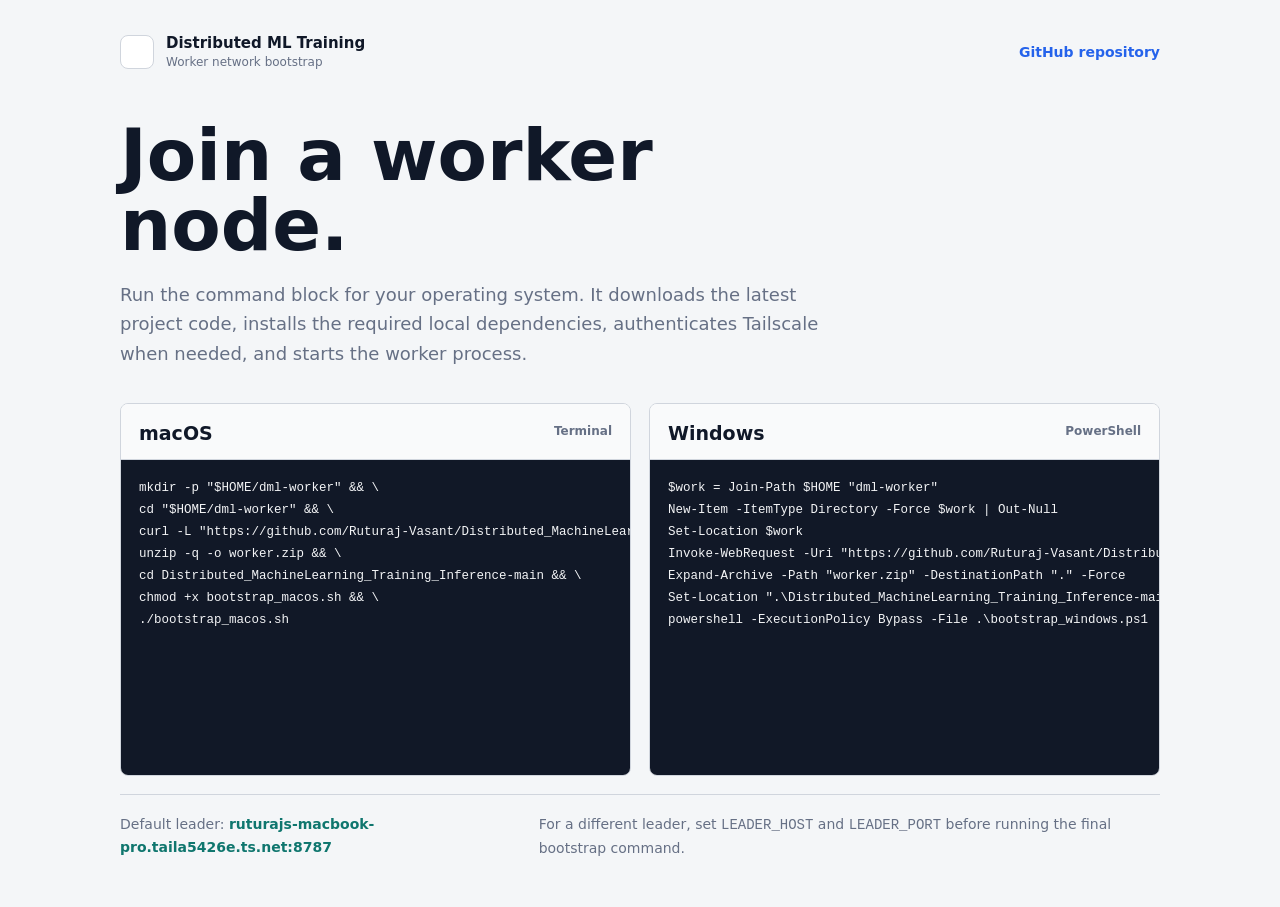
==== docs/index.html @ 18c8019c "Stabilize distributed mode and update worker defaults" ====
<!doctype html>
<html lang="en">
  <head>
    <meta charset="utf-8">
    <meta name="viewport" content="width=device-width, initial-scale=1">
    <title>Join the Distributed ML Worker Network</title>
    <style>
      :root {
        color-scheme: light;
        --bg: #f4f6f8;
        --ink: #101828;
        --muted: #667085;
        --line: #d0d5dd;
        --panel: #ffffff;
        --panel-soft: #f9fafb;
        --code: #111827;
        --code-text: #f3f4f6;
        --accent: #0f766e;
        --accent-2: #2563eb;
      }

      * {
        box-sizing: border-box;
      }

      body {
        margin: 0;
        min-height: 100vh;
        background: var(--bg);
        color: var(--ink);
        font-family:
          Inter, ui-sans-serif, system-ui, -apple-system, BlinkMacSystemFont,
          "Segoe UI", sans-serif;
        letter-spacing: 0;
      }

      main {
        width: min(1040px, calc(100% - 32px));
        margin: 0 auto;
        padding: 34px 0 48px;
      }

      header {
        display: flex;
        align-items: center;
        justify-content: space-between;
        gap: 20px;
        padding-bottom: 52px;
      }

      .brand {
        display: flex;
        align-items: center;
        gap: 12px;
        min-width: 0;
      }

      .mark {
        width: 34px;
        height: 34px;
        border: 1px solid var(--line);
        border-radius: 8px;
        background: var(--panel);
      }

      .brand span {
        display: block;
      }

      .brand-name {
        font-size: 15px;
        font-weight: 750;
        line-height: 1.2;
      }

      .brand-meta {
        color: var(--muted);
        font-size: 12px;
        line-height: 1.2;
        margin-top: 3px;
      }

      .repo {
        color: var(--accent-2);
        font-size: 14px;
        font-weight: 650;
        text-decoration: none;
        white-space: nowrap;
      }

      .repo:hover {
        text-decoration: underline;
      }

      .hero {
        max-width: 760px;
        padding-bottom: 34px;
      }

      h1 {
        margin: 0;
        font-size: clamp(38px, 7vw, 72px);
        line-height: 0.96;
        letter-spacing: 0;
      }

      .lede {
        margin: 20px 0 0;
        max-width: 700px;
        color: var(--muted);
        font-size: 18px;
        line-height: 1.65;
      }

      .commands {
        display: grid;
        grid-template-columns: repeat(2, minmax(0, 1fr));
        gap: 18px;
      }

      .panel {
        min-width: 0;
        border: 1px solid var(--line);
        border-radius: 8px;
        background: var(--panel);
        overflow: hidden;
      }

      .panel-head {
        display: flex;
        align-items: flex-start;
        justify-content: space-between;
        gap: 16px;
        padding: 18px 18px 14px;
        border-bottom: 1px solid var(--line);
        background: var(--panel-soft);
      }

      h2 {
        margin: 0;
        font-size: 19px;
        line-height: 1.25;
        letter-spacing: 0;
      }

      .shell {
        color: var(--muted);
        font-size: 12px;
        font-weight: 700;
        line-height: 1.5;
        white-space: nowrap;
      }

      pre {
        margin: 0;
        min-height: 315px;
        overflow-x: auto;
        background: var(--code);
        color: var(--code-text);
        padding: 18px;
        font-family:
          "SFMono-Regular", Consolas, "Liberation Mono", Menlo, monospace;
        font-size: 12.5px;
        line-height: 1.75;
        white-space: pre;
      }

      code {
        font-family:
          "SFMono-Regular", Consolas, "Liberation Mono", Menlo, monospace;
      }

      .footer-note {
        display: flex;
        justify-content: space-between;
        gap: 18px;
        margin-top: 18px;
        padding-top: 18px;
        color: var(--muted);
        border-top: 1px solid var(--line);
        font-size: 14px;
        line-height: 1.6;
      }

      .footer-note p {
        margin: 0;
      }

      .accent {
        color: var(--accent);
        font-weight: 750;
      }

      @media (max-width: 860px) {
        main {
          width: min(100% - 24px, 680px);
          padding-top: 22px;
        }

        header {
          align-items: flex-start;
          flex-direction: column;
          padding-bottom: 34px;
        }

        h1 {
          font-size: clamp(36px, 12vw, 54px);
        }

        .lede {
          font-size: 16px;
        }

        .commands,
        .footer-note {
          grid-template-columns: 1fr;
          flex-direction: column;
        }

        pre {
          min-height: auto;
          font-size: 12px;
        }
      }
    </style>
  </head>
  <body>
    <main>
      <header>
        <div class="brand">
          <div class="mark" aria-hidden="true"></div>
          <div>
            <span class="brand-name">Distributed ML Training</span>
            <span class="brand-meta">Worker network bootstrap</span>
          </div>
        </div>
        <a class="repo" href="https://github.com/Ruturaj-Vasant/Distributed_MachineLearning_Training_Inference">GitHub repository</a>
      </header>

      <section class="hero" aria-labelledby="page-title">
        <h1 id="page-title">Join a worker node.</h1>
        <p class="lede">
          Run the command block for your operating system. It downloads the latest
          project code, installs the required local dependencies, authenticates
          Tailscale when needed, and starts the worker process.
        </p>
      </section>

      <section class="commands" aria-label="Worker setup commands">
        <article class="panel">
          <div class="panel-head">
            <h2>macOS</h2>
            <span class="shell">Terminal</span>
          </div>
          <pre><code>mkdir -p "$HOME/dml-worker" &amp;&amp; \
cd "$HOME/dml-worker" &amp;&amp; \
curl -L "https://github.com/Ruturaj-Vasant/Distributed_MachineLearning_Training_Inference/archive/refs/heads/main.zip" -o worker.zip &amp;&amp; \
unzip -q -o worker.zip &amp;&amp; \
cd Distributed_MachineLearning_Training_Inference-main &amp;&amp; \
chmod +x bootstrap_macos.sh &amp;&amp; \
./bootstrap_macos.sh</code></pre>
        </article>

        <article class="panel">
          <div class="panel-head">
            <h2>Windows</h2>
            <span class="shell">PowerShell</span>
          </div>
          <pre><code>$work = Join-Path $HOME "dml-worker"
New-Item -ItemType Directory -Force $work | Out-Null
Set-Location $work
Invoke-WebRequest -Uri "https://github.com/Ruturaj-Vasant/Distributed_MachineLearning_Training_Inference/archive/refs/heads/main.zip" -OutFile "worker.zip"
Expand-Archive -Path "worker.zip" -DestinationPath "." -Force
Set-Location ".\Distributed_MachineLearning_Training_Inference-main"
powershell -ExecutionPolicy Bypass -File .\bootstrap_windows.ps1</code></pre>
        </article>
      </section>

      <section class="footer-note" aria-label="Connection details">
        <p>
          Default leader:
          <span class="accent">ruturajs-macbook-pro.taila5426e.ts.net:8787</span>
        </p>
        <p>
          For a different leader, set <code>LEADER_HOST</code> and
          <code>LEADER_PORT</code> before running the final bootstrap command.
        </p>
      </section>
    </main>
  </body>
</html>
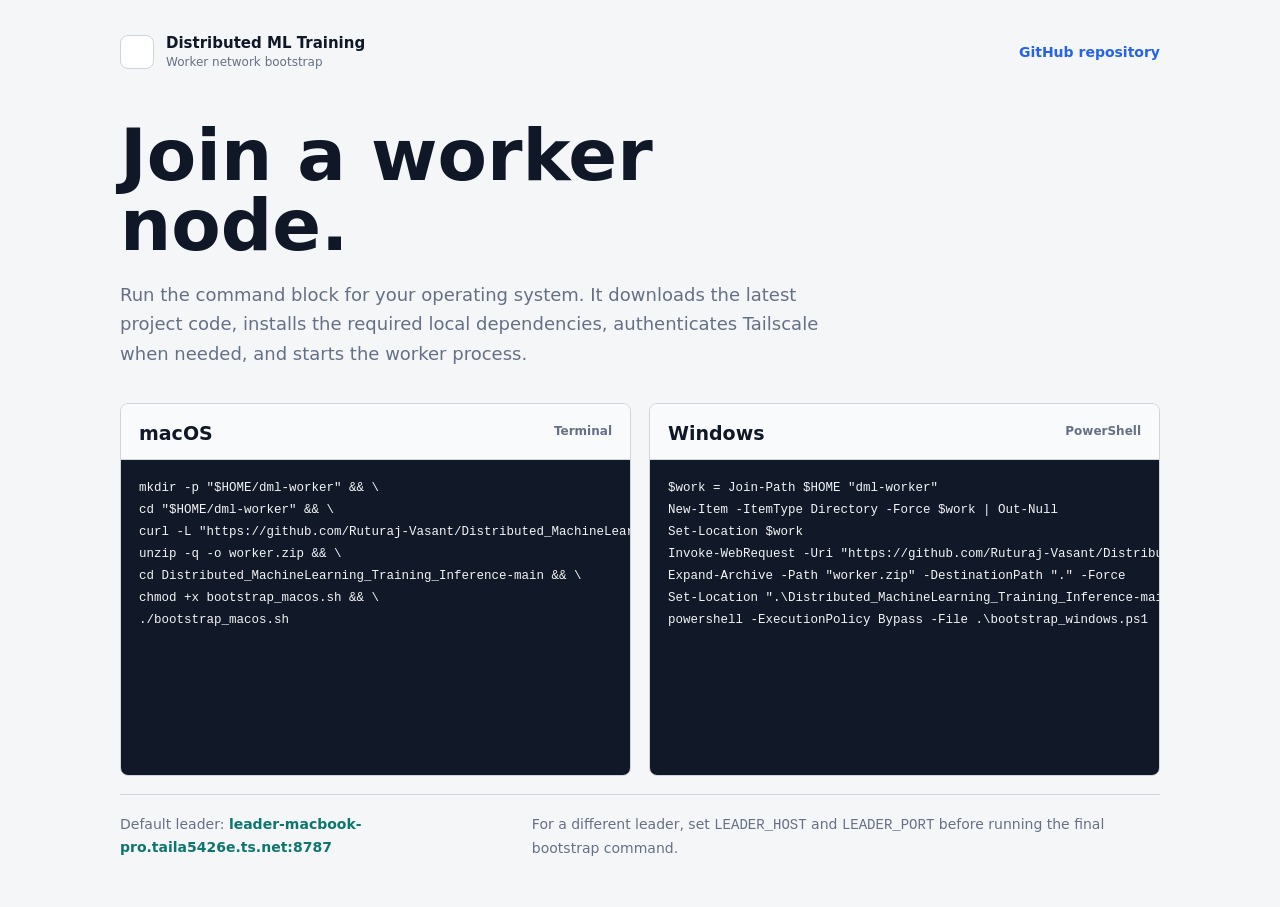
==== commit df108518: "Update default leader MagicDNS hostname" ====
--- a/docs/index.html
+++ b/docs/index.html
@@ -279,7 +279,7 @@
       <section class="footer-note" aria-label="Connection details">
         <p>
           Default leader:
-          <span class="accent">ruturajs-macbook-pro.taila5426e.ts.net:8787</span>
+          <span class="accent">leader-macbook-pro.taila5426e.ts.net:8787</span>
         </p>
         <p>
           For a different leader, set <code>LEADER_HOST</code> and
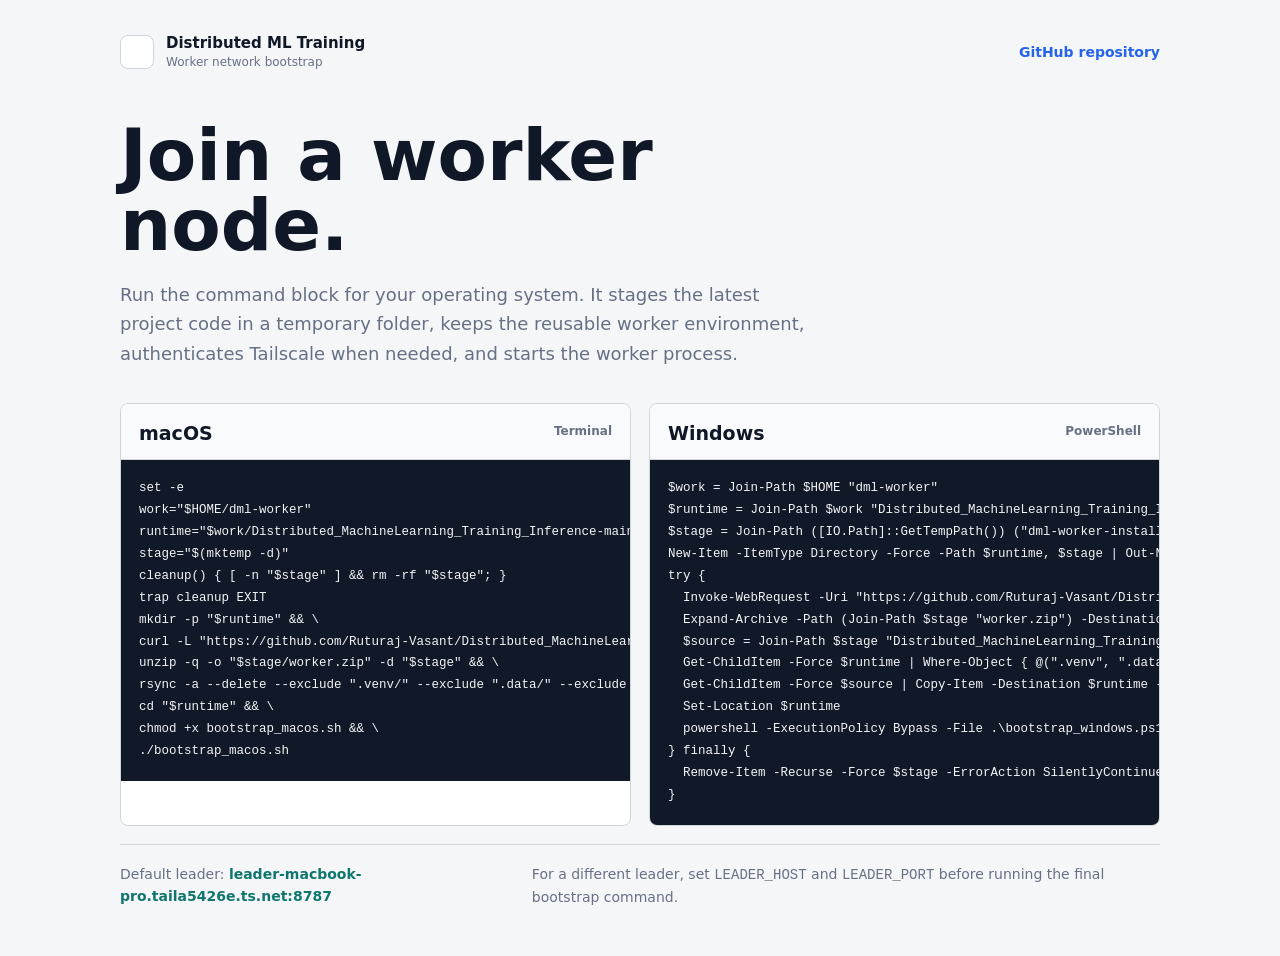
==== commit 86dcf4ee: "Stage worker downloads in temp directories" ====
--- a/docs/index.html
+++ b/docs/index.html
@@ -240,9 +240,10 @@
       <section class="hero" aria-labelledby="page-title">
         <h1 id="page-title">Join a worker node.</h1>
         <p class="lede">
-          Run the command block for your operating system. It downloads the latest
-          project code, installs the required local dependencies, authenticates
-          Tailscale when needed, and starts the worker process.
+          Run the command block for your operating system. It stages the latest
+          project code in a temporary folder, keeps the reusable worker
+          environment, authenticates Tailscale when needed, and starts the worker
+          process.
         </p>
       </section>
 
@@ -252,11 +253,17 @@
             <h2>macOS</h2>
             <span class="shell">Terminal</span>
           </div>
-          <pre><code>mkdir -p "$HOME/dml-worker" &amp;&amp; \
-cd "$HOME/dml-worker" &amp;&amp; \
-curl -L "https://github.com/Ruturaj-Vasant/Distributed_MachineLearning_Training_Inference/archive/refs/heads/main.zip" -o worker.zip &amp;&amp; \
-unzip -q -o worker.zip &amp;&amp; \
-cd Distributed_MachineLearning_Training_Inference-main &amp;&amp; \
+          <pre><code>set -e
+work="$HOME/dml-worker"
+runtime="$work/Distributed_MachineLearning_Training_Inference-main"
+stage="$(mktemp -d)"
+cleanup() { [ -n "$stage" ] &amp;&amp; rm -rf "$stage"; }
+trap cleanup EXIT
+mkdir -p "$runtime" &amp;&amp; \
+curl -L "https://github.com/Ruturaj-Vasant/Distributed_MachineLearning_Training_Inference/archive/refs/heads/main.zip" -o "$stage/worker.zip" &amp;&amp; \
+unzip -q -o "$stage/worker.zip" -d "$stage" &amp;&amp; \
+rsync -a --delete --exclude ".venv/" --exclude ".data/" --exclude ".dml_worker_id" "$stage/Distributed_MachineLearning_Training_Inference-main/" "$runtime/" &amp;&amp; \
+cd "$runtime" &amp;&amp; \
 chmod +x bootstrap_macos.sh &amp;&amp; \
 ./bootstrap_macos.sh</code></pre>
         </article>
@@ -267,12 +274,20 @@
             <span class="shell">PowerShell</span>
           </div>
           <pre><code>$work = Join-Path $HOME "dml-worker"
-New-Item -ItemType Directory -Force $work | Out-Null
-Set-Location $work
-Invoke-WebRequest -Uri "https://github.com/Ruturaj-Vasant/Distributed_MachineLearning_Training_Inference/archive/refs/heads/main.zip" -OutFile "worker.zip"
-Expand-Archive -Path "worker.zip" -DestinationPath "." -Force
-Set-Location ".\Distributed_MachineLearning_Training_Inference-main"
-powershell -ExecutionPolicy Bypass -File .\bootstrap_windows.ps1</code></pre>
+$runtime = Join-Path $work "Distributed_MachineLearning_Training_Inference-main"
+$stage = Join-Path ([IO.Path]::GetTempPath()) ("dml-worker-install-" + [guid]::NewGuid().ToString("N"))
+New-Item -ItemType Directory -Force -Path $runtime, $stage | Out-Null
+try {
+  Invoke-WebRequest -Uri "https://github.com/Ruturaj-Vasant/Distributed_MachineLearning_Training_Inference/archive/refs/heads/main.zip" -OutFile (Join-Path $stage "worker.zip")
+  Expand-Archive -Path (Join-Path $stage "worker.zip") -DestinationPath $stage -Force
+  $source = Join-Path $stage "Distributed_MachineLearning_Training_Inference-main"
+  Get-ChildItem -Force $runtime | Where-Object { @(".venv", ".data", ".dml_worker_id") -notcontains $_.Name } | Remove-Item -Recurse -Force
+  Get-ChildItem -Force $source | Copy-Item -Destination $runtime -Recurse -Force
+  Set-Location $runtime
+  powershell -ExecutionPolicy Bypass -File .\bootstrap_windows.ps1
+} finally {
+  Remove-Item -Recurse -Force $stage -ErrorAction SilentlyContinue
+}</code></pre>
         </article>
       </section>
 
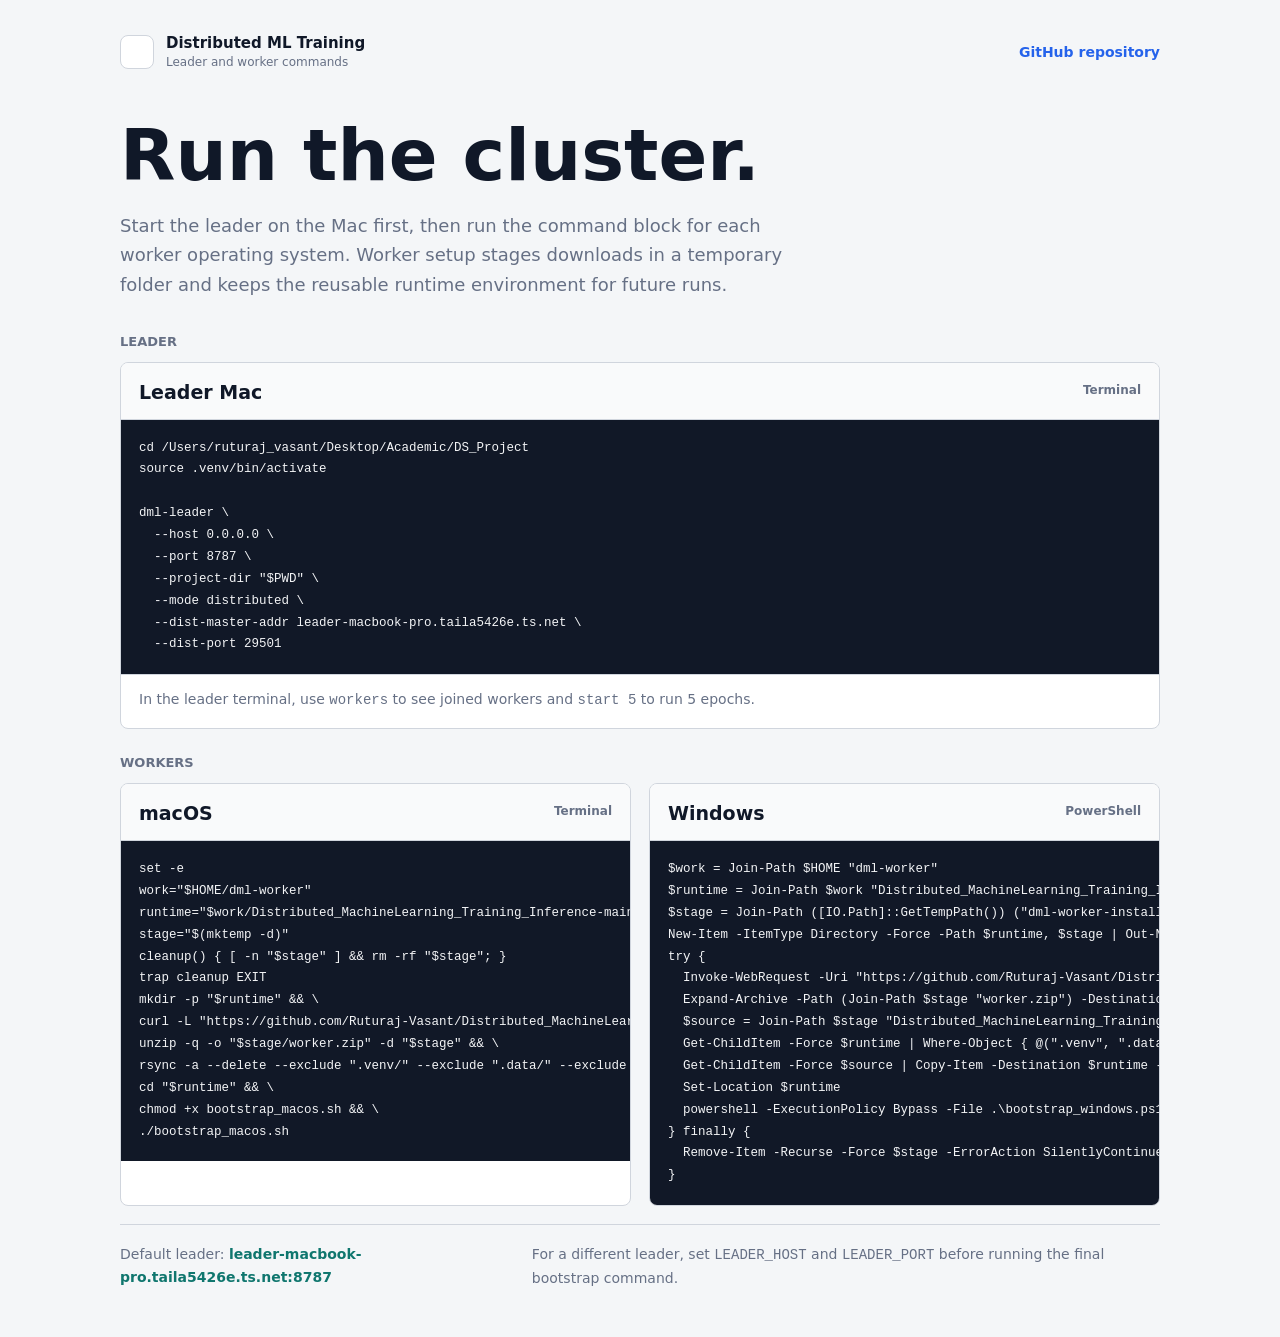
==== commit b7b8d272: "Add leader command to pages" ====
--- a/docs/index.html
+++ b/docs/index.html
@@ -3,7 +3,7 @@
   <head>
     <meta charset="utf-8">
     <meta name="viewport" content="width=device-width, initial-scale=1">
-    <title>Join the Distributed ML Worker Network</title>
+    <title>Distributed ML Cluster Commands</title>
     <style>
       :root {
         color-scheme: light;
@@ -118,12 +118,29 @@
         gap: 18px;
       }
 
+      .section-title {
+        margin: 0 0 12px;
+        color: var(--muted);
+        font-size: 13px;
+        font-weight: 800;
+        letter-spacing: 0;
+        text-transform: uppercase;
+      }
+
+      .leader-command {
+        margin-bottom: 26px;
+      }
+
       .panel {
         min-width: 0;
         border: 1px solid var(--line);
         border-radius: 8px;
         background: var(--panel);
         overflow: hidden;
+      }
+
+      .panel.wide {
+        width: 100%;
       }
 
       .panel-head {
@@ -134,6 +151,15 @@
         padding: 18px 18px 14px;
         border-bottom: 1px solid var(--line);
         background: var(--panel-soft);
+      }
+
+      .panel-note {
+        margin: 0;
+        padding: 14px 18px 16px;
+        color: var(--muted);
+        font-size: 14px;
+        line-height: 1.55;
+        border-top: 1px solid var(--line);
       }
 
       h2 {
@@ -165,6 +191,15 @@
         white-space: pre;
       }
 
+      .panel.compact pre {
+        min-height: 220px;
+      }
+
+      .commands .section-title {
+        grid-column: 1 / -1;
+        margin-bottom: -6px;
+      }
+
       code {
         font-family:
           "SFMono-Regular", Consolas, "Liberation Mono", Menlo, monospace;
@@ -231,23 +266,47 @@
           <div class="mark" aria-hidden="true"></div>
           <div>
             <span class="brand-name">Distributed ML Training</span>
-            <span class="brand-meta">Worker network bootstrap</span>
+            <span class="brand-meta">Leader and worker commands</span>
           </div>
         </div>
         <a class="repo" href="https://github.com/Ruturaj-Vasant/Distributed_MachineLearning_Training_Inference">GitHub repository</a>
       </header>
 
       <section class="hero" aria-labelledby="page-title">
-        <h1 id="page-title">Join a worker node.</h1>
+        <h1 id="page-title">Run the cluster.</h1>
         <p class="lede">
-          Run the command block for your operating system. It stages the latest
-          project code in a temporary folder, keeps the reusable worker
-          environment, authenticates Tailscale when needed, and starts the worker
-          process.
+          Start the leader on the Mac first, then run the command block for each
+          worker operating system. Worker setup stages downloads in a temporary
+          folder and keeps the reusable runtime environment for future runs.
         </p>
       </section>
 
+      <section class="leader-command" aria-label="Leader command">
+        <h2 class="section-title">Leader</h2>
+        <article class="panel wide compact">
+          <div class="panel-head">
+            <h2>Leader Mac</h2>
+            <span class="shell">Terminal</span>
+          </div>
+          <pre><code>cd /Users/ruturaj_vasant/Desktop/Academic/DS_Project
+source .venv/bin/activate
+
+dml-leader \
+  --host 0.0.0.0 \
+  --port 8787 \
+  --project-dir "$PWD" \
+  --mode distributed \
+  --dist-master-addr leader-macbook-pro.taila5426e.ts.net \
+  --dist-port 29501</code></pre>
+          <p class="panel-note">
+            In the leader terminal, use <code>workers</code> to see joined
+            workers and <code>start 5</code> to run 5 epochs.
+          </p>
+        </article>
+      </section>
+
       <section class="commands" aria-label="Worker setup commands">
+        <h2 class="section-title">Workers</h2>
         <article class="panel">
           <div class="panel-head">
             <h2>macOS</h2>
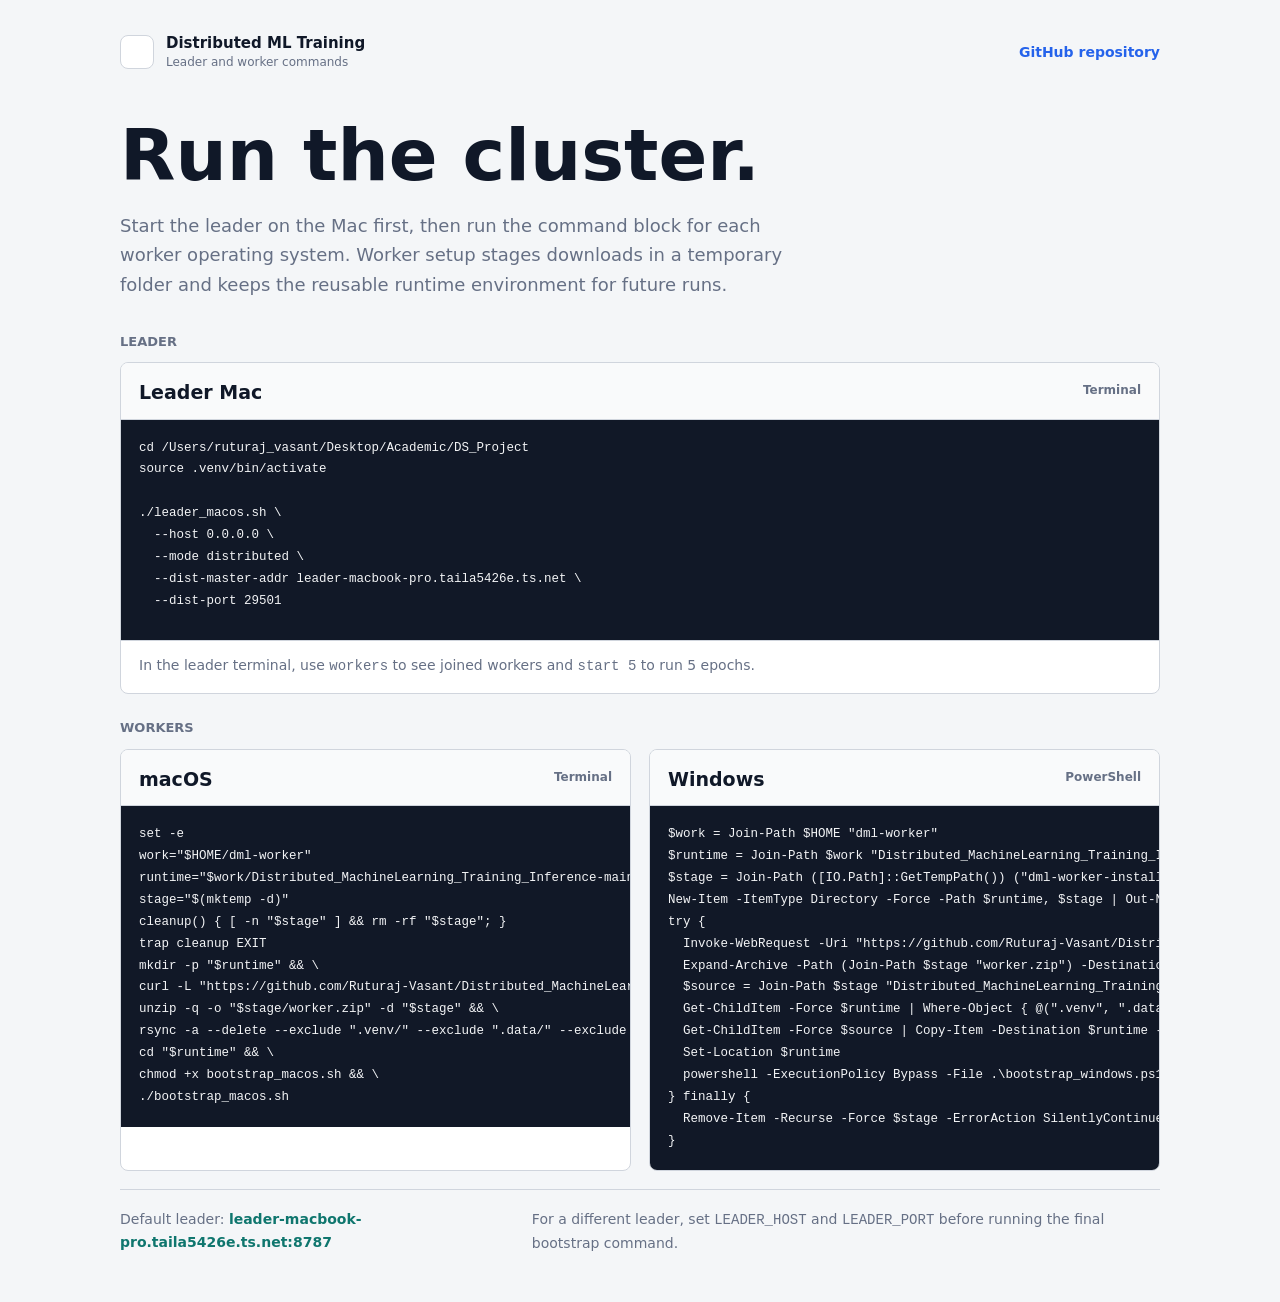
==== commit adff3b4b: "Stop stale Mac leader before startup" ====
--- a/docs/index.html
+++ b/docs/index.html
@@ -291,10 +291,8 @@
           <pre><code>cd /Users/ruturaj_vasant/Desktop/Academic/DS_Project
 source .venv/bin/activate
 
-dml-leader \
+./leader_macos.sh \
   --host 0.0.0.0 \
-  --port 8787 \
-  --project-dir "$PWD" \
   --mode distributed \
   --dist-master-addr leader-macbook-pro.taila5426e.ts.net \
   --dist-port 29501</code></pre>
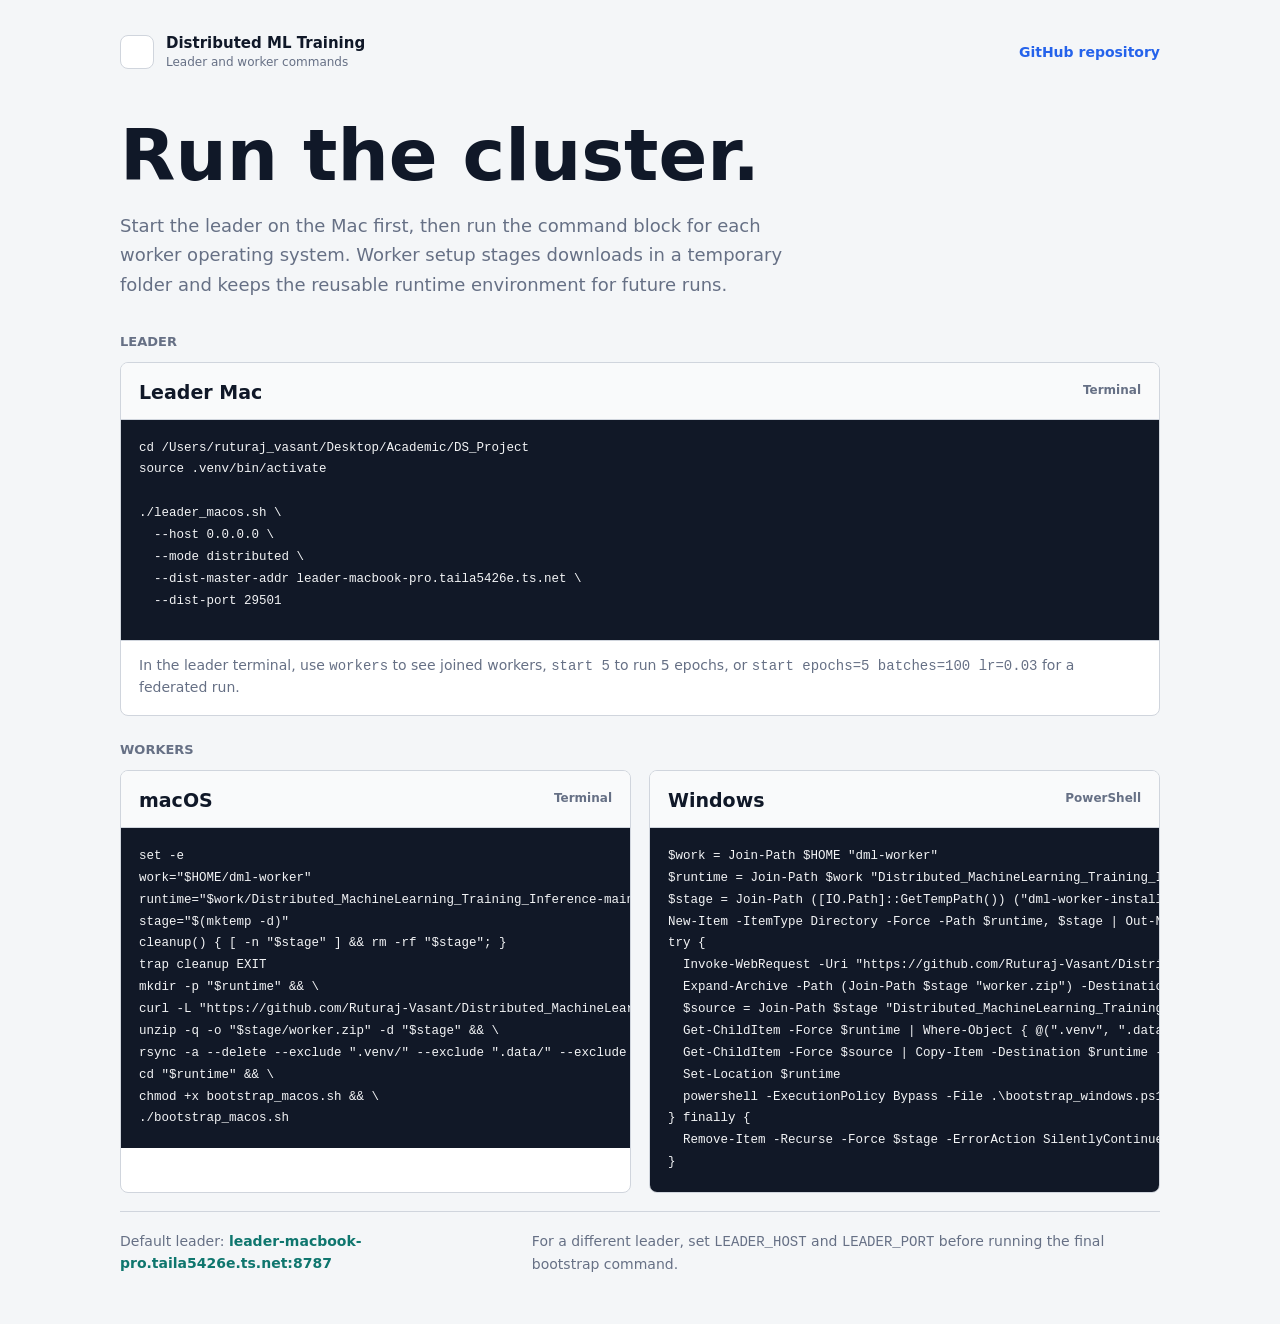
==== commit afcbba9c: "Add federated start options" ====
--- a/docs/index.html
+++ b/docs/index.html
@@ -298,7 +298,8 @@
   --dist-port 29501</code></pre>
           <p class="panel-note">
             In the leader terminal, use <code>workers</code> to see joined
-            workers and <code>start 5</code> to run 5 epochs.
+            workers, <code>start 5</code> to run 5 epochs, or
+            <code>start epochs=5 batches=100 lr=0.03</code> for a federated run.
           </p>
         </article>
       </section>
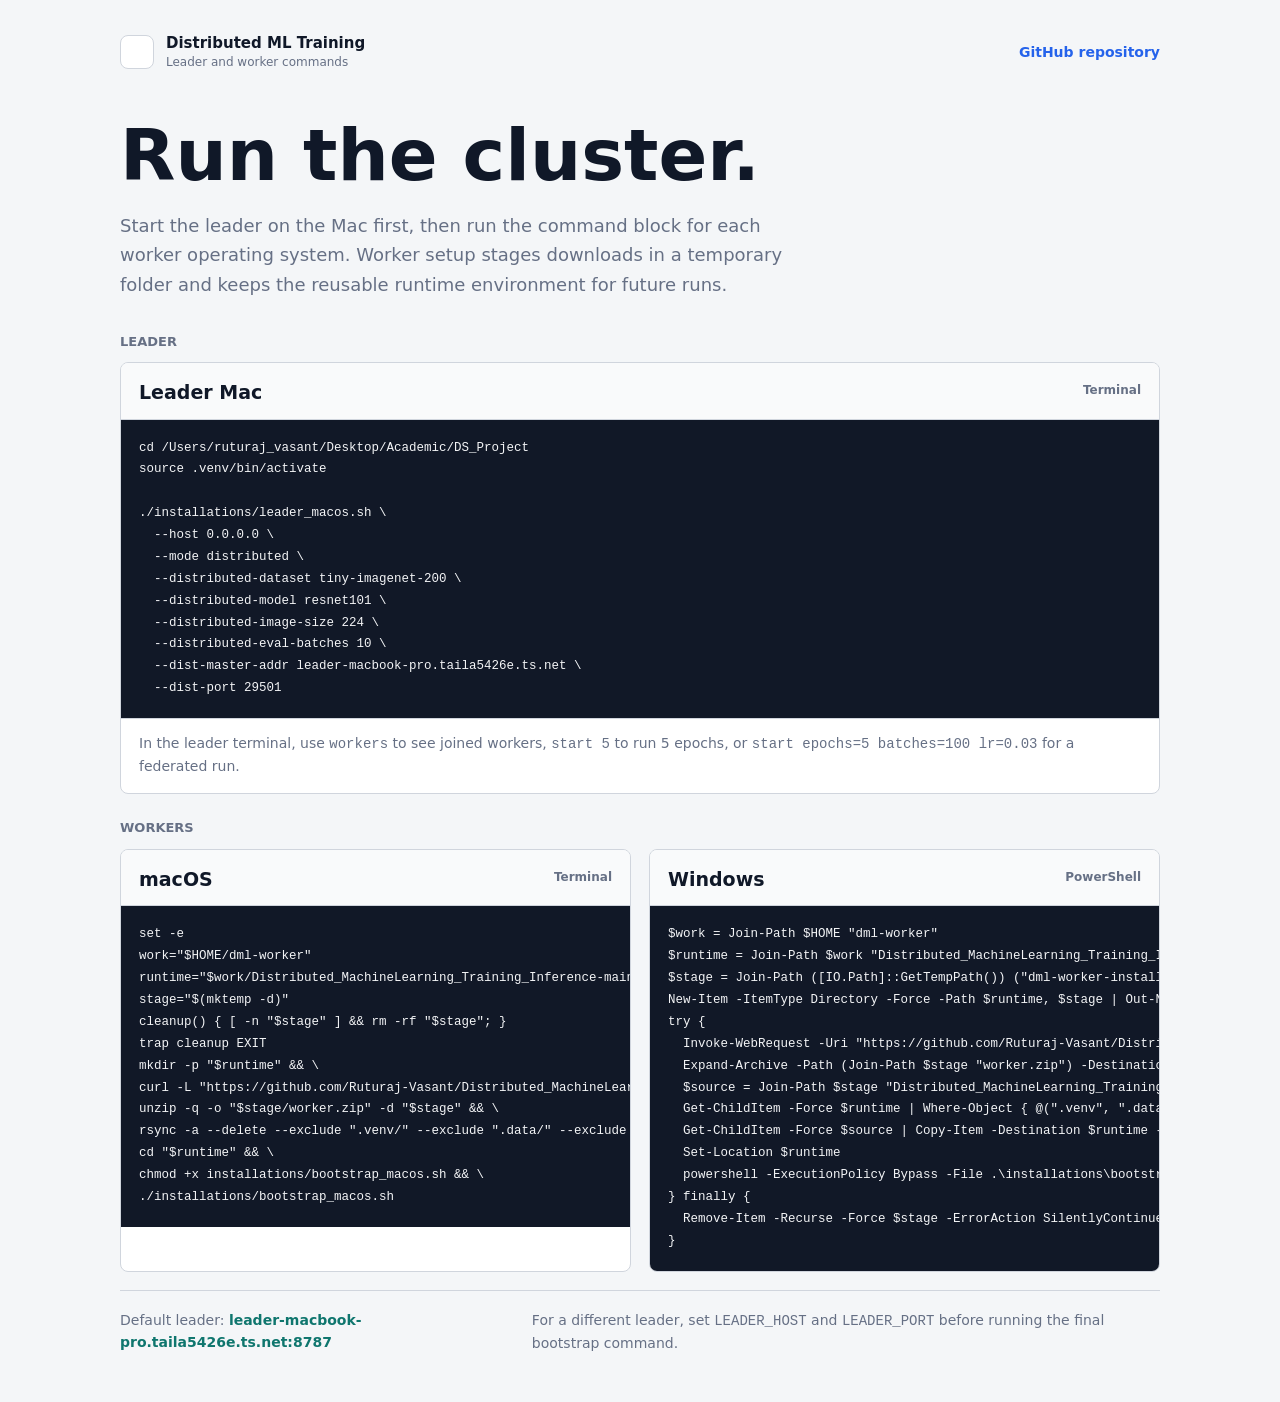
==== commit 93c7d26e: "Add distributed experiment matrix support" ====
--- a/docs/index.html
+++ b/docs/index.html
@@ -291,9 +291,13 @@
           <pre><code>cd /Users/ruturaj_vasant/Desktop/Academic/DS_Project
 source .venv/bin/activate
 
-./leader_macos.sh \
+./installations/leader_macos.sh \
   --host 0.0.0.0 \
   --mode distributed \
+  --distributed-dataset tiny-imagenet-200 \
+  --distributed-model resnet101 \
+  --distributed-image-size 224 \
+  --distributed-eval-batches 10 \
   --dist-master-addr leader-macbook-pro.taila5426e.ts.net \
   --dist-port 29501</code></pre>
           <p class="panel-note">
@@ -322,8 +326,8 @@
 unzip -q -o "$stage/worker.zip" -d "$stage" &amp;&amp; \
 rsync -a --delete --exclude ".venv/" --exclude ".data/" --exclude ".dml_worker_id" "$stage/Distributed_MachineLearning_Training_Inference-main/" "$runtime/" &amp;&amp; \
 cd "$runtime" &amp;&amp; \
-chmod +x bootstrap_macos.sh &amp;&amp; \
-./bootstrap_macos.sh</code></pre>
+chmod +x installations/bootstrap_macos.sh &amp;&amp; \
+./installations/bootstrap_macos.sh</code></pre>
         </article>
 
         <article class="panel">
@@ -342,7 +346,7 @@
   Get-ChildItem -Force $runtime | Where-Object { @(".venv", ".data", ".dml_worker_id") -notcontains $_.Name } | Remove-Item -Recurse -Force
   Get-ChildItem -Force $source | Copy-Item -Destination $runtime -Recurse -Force
   Set-Location $runtime
-  powershell -ExecutionPolicy Bypass -File .\bootstrap_windows.ps1
+  powershell -ExecutionPolicy Bypass -File .\installations\bootstrap_windows.ps1
 } finally {
   Remove-Item -Recurse -Force $stage -ErrorAction SilentlyContinue
 }</code></pre>
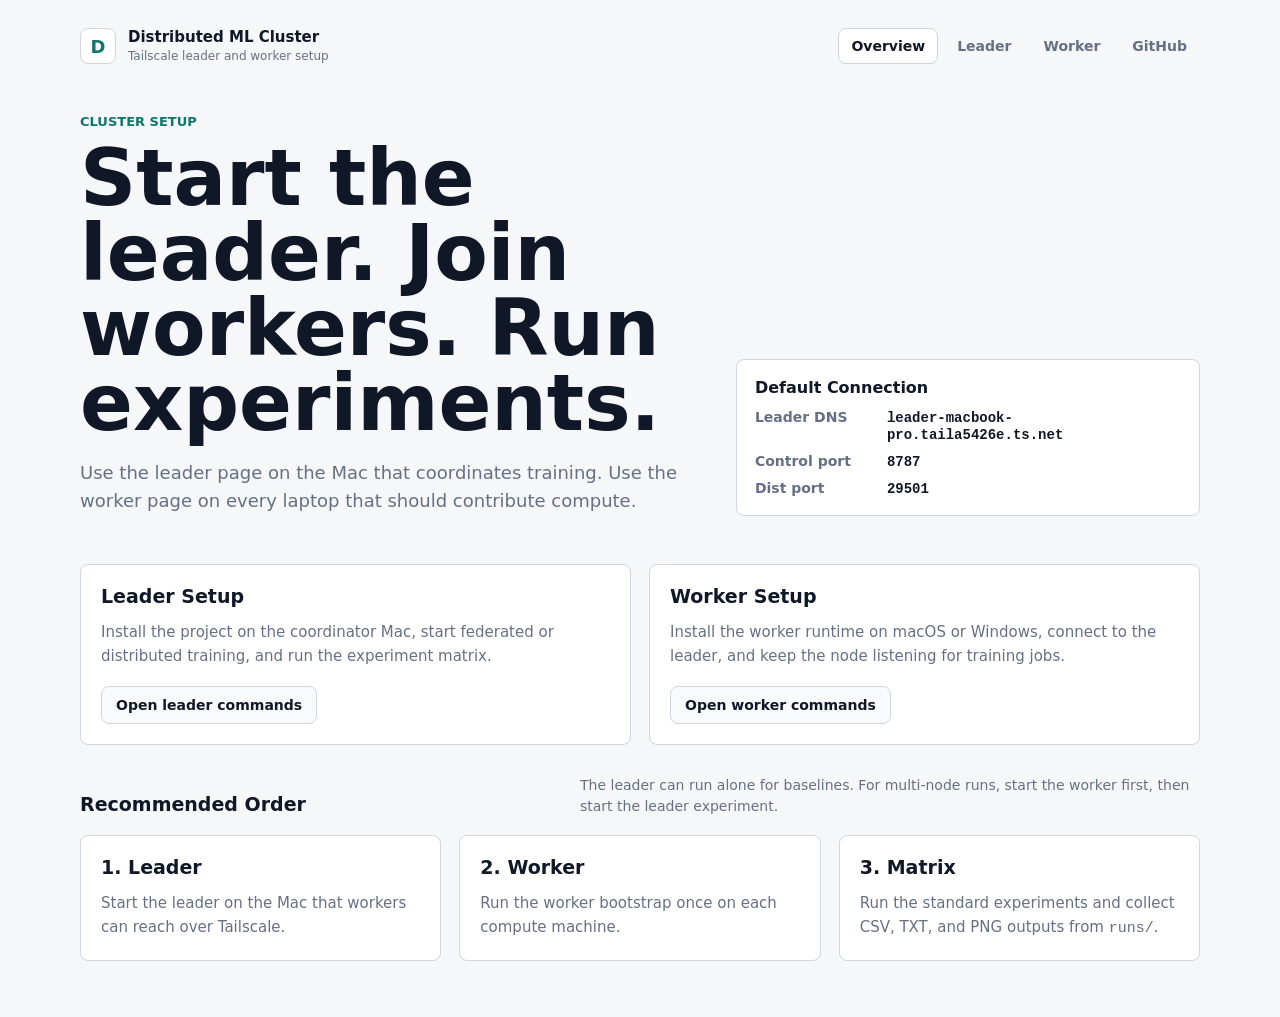
==== commit 4dbae940: "Update GitHub Pages command guide" ====
--- a/docs/index.html
+++ b/docs/index.html
@@ -3,365 +3,90 @@
   <head>
     <meta charset="utf-8">
     <meta name="viewport" content="width=device-width, initial-scale=1">
-    <title>Distributed ML Cluster Commands</title>
-    <style>
-      :root {
-        color-scheme: light;
-        --bg: #f4f6f8;
-        --ink: #101828;
-        --muted: #667085;
-        --line: #d0d5dd;
-        --panel: #ffffff;
-        --panel-soft: #f9fafb;
-        --code: #111827;
-        --code-text: #f3f4f6;
-        --accent: #0f766e;
-        --accent-2: #2563eb;
-      }
-
-      * {
-        box-sizing: border-box;
-      }
-
-      body {
-        margin: 0;
-        min-height: 100vh;
-        background: var(--bg);
-        color: var(--ink);
-        font-family:
-          Inter, ui-sans-serif, system-ui, -apple-system, BlinkMacSystemFont,
-          "Segoe UI", sans-serif;
-        letter-spacing: 0;
-      }
-
-      main {
-        width: min(1040px, calc(100% - 32px));
-        margin: 0 auto;
-        padding: 34px 0 48px;
-      }
-
-      header {
-        display: flex;
-        align-items: center;
-        justify-content: space-between;
-        gap: 20px;
-        padding-bottom: 52px;
-      }
-
-      .brand {
-        display: flex;
-        align-items: center;
-        gap: 12px;
-        min-width: 0;
-      }
-
-      .mark {
-        width: 34px;
-        height: 34px;
-        border: 1px solid var(--line);
-        border-radius: 8px;
-        background: var(--panel);
-      }
-
-      .brand span {
-        display: block;
-      }
-
-      .brand-name {
-        font-size: 15px;
-        font-weight: 750;
-        line-height: 1.2;
-      }
-
-      .brand-meta {
-        color: var(--muted);
-        font-size: 12px;
-        line-height: 1.2;
-        margin-top: 3px;
-      }
-
-      .repo {
-        color: var(--accent-2);
-        font-size: 14px;
-        font-weight: 650;
-        text-decoration: none;
-        white-space: nowrap;
-      }
-
-      .repo:hover {
-        text-decoration: underline;
-      }
-
-      .hero {
-        max-width: 760px;
-        padding-bottom: 34px;
-      }
-
-      h1 {
-        margin: 0;
-        font-size: clamp(38px, 7vw, 72px);
-        line-height: 0.96;
-        letter-spacing: 0;
-      }
-
-      .lede {
-        margin: 20px 0 0;
-        max-width: 700px;
-        color: var(--muted);
-        font-size: 18px;
-        line-height: 1.65;
-      }
-
-      .commands {
-        display: grid;
-        grid-template-columns: repeat(2, minmax(0, 1fr));
-        gap: 18px;
-      }
-
-      .section-title {
-        margin: 0 0 12px;
-        color: var(--muted);
-        font-size: 13px;
-        font-weight: 800;
-        letter-spacing: 0;
-        text-transform: uppercase;
-      }
-
-      .leader-command {
-        margin-bottom: 26px;
-      }
-
-      .panel {
-        min-width: 0;
-        border: 1px solid var(--line);
-        border-radius: 8px;
-        background: var(--panel);
-        overflow: hidden;
-      }
-
-      .panel.wide {
-        width: 100%;
-      }
-
-      .panel-head {
-        display: flex;
-        align-items: flex-start;
-        justify-content: space-between;
-        gap: 16px;
-        padding: 18px 18px 14px;
-        border-bottom: 1px solid var(--line);
-        background: var(--panel-soft);
-      }
-
-      .panel-note {
-        margin: 0;
-        padding: 14px 18px 16px;
-        color: var(--muted);
-        font-size: 14px;
-        line-height: 1.55;
-        border-top: 1px solid var(--line);
-      }
-
-      h2 {
-        margin: 0;
-        font-size: 19px;
-        line-height: 1.25;
-        letter-spacing: 0;
-      }
-
-      .shell {
-        color: var(--muted);
-        font-size: 12px;
-        font-weight: 700;
-        line-height: 1.5;
-        white-space: nowrap;
-      }
-
-      pre {
-        margin: 0;
-        min-height: 315px;
-        overflow-x: auto;
-        background: var(--code);
-        color: var(--code-text);
-        padding: 18px;
-        font-family:
-          "SFMono-Regular", Consolas, "Liberation Mono", Menlo, monospace;
-        font-size: 12.5px;
-        line-height: 1.75;
-        white-space: pre;
-      }
-
-      .panel.compact pre {
-        min-height: 220px;
-      }
-
-      .commands .section-title {
-        grid-column: 1 / -1;
-        margin-bottom: -6px;
-      }
-
-      code {
-        font-family:
-          "SFMono-Regular", Consolas, "Liberation Mono", Menlo, monospace;
-      }
-
-      .footer-note {
-        display: flex;
-        justify-content: space-between;
-        gap: 18px;
-        margin-top: 18px;
-        padding-top: 18px;
-        color: var(--muted);
-        border-top: 1px solid var(--line);
-        font-size: 14px;
-        line-height: 1.6;
-      }
-
-      .footer-note p {
-        margin: 0;
-      }
-
-      .accent {
-        color: var(--accent);
-        font-weight: 750;
-      }
-
-      @media (max-width: 860px) {
-        main {
-          width: min(100% - 24px, 680px);
-          padding-top: 22px;
-        }
-
-        header {
-          align-items: flex-start;
-          flex-direction: column;
-          padding-bottom: 34px;
-        }
-
-        h1 {
-          font-size: clamp(36px, 12vw, 54px);
-        }
-
-        .lede {
-          font-size: 16px;
-        }
-
-        .commands,
-        .footer-note {
-          grid-template-columns: 1fr;
-          flex-direction: column;
-        }
-
-        pre {
-          min-height: auto;
-          font-size: 12px;
-        }
-      }
-    </style>
+    <title>Distributed ML Cluster</title>
+    <link rel="stylesheet" href="styles.css">
   </head>
   <body>
-    <main>
-      <header>
-        <div class="brand">
-          <div class="mark" aria-hidden="true"></div>
-          <div>
-            <span class="brand-name">Distributed ML Training</span>
-            <span class="brand-meta">Leader and worker commands</span>
-          </div>
-        </div>
-        <a class="repo" href="https://github.com/Ruturaj-Vasant/Distributed_MachineLearning_Training_Inference">GitHub repository</a>
+    <main class="shell">
+      <header class="topbar">
+        <a class="brand" href="index.html" aria-label="Distributed ML Cluster home">
+          <span class="mark" aria-hidden="true">D</span>
+          <span>
+            <span class="brand-title">Distributed ML Cluster</span>
+            <span class="brand-meta">Tailscale leader and worker setup</span>
+          </span>
+        </a>
+        <nav class="nav" aria-label="Site navigation">
+          <a href="index.html" aria-current="page">Overview</a>
+          <a href="leader.html">Leader</a>
+          <a href="worker.html">Worker</a>
+          <a href="https://github.com/Ruturaj-Vasant/Distributed_MachineLearning_Training_Inference">GitHub</a>
+        </nav>
       </header>
 
       <section class="hero" aria-labelledby="page-title">
-        <h1 id="page-title">Run the cluster.</h1>
-        <p class="lede">
-          Start the leader on the Mac first, then run the command block for each
-          worker operating system. Worker setup stages downloads in a temporary
-          folder and keeps the reusable runtime environment for future runs.
-        </p>
+        <div>
+          <p class="eyebrow">Cluster setup</p>
+          <h1 id="page-title">Start the leader. Join workers. Run experiments.</h1>
+          <p class="lede">
+            Use the leader page on the Mac that coordinates training. Use the
+            worker page on every laptop that should contribute compute.
+          </p>
+        </div>
+        <aside class="status" aria-label="Default cluster settings">
+          <h2>Default Connection</h2>
+          <dl>
+            <dt>Leader DNS</dt>
+            <dd><code>leader-macbook-pro.taila5426e.ts.net</code></dd>
+            <dt>Control port</dt>
+            <dd><code>8787</code></dd>
+            <dt>Dist port</dt>
+            <dd><code>29501</code></dd>
+          </dl>
+        </aside>
       </section>
 
-      <section class="leader-command" aria-label="Leader command">
-        <h2 class="section-title">Leader</h2>
-        <article class="panel wide compact">
-          <div class="panel-head">
-            <h2>Leader Mac</h2>
-            <span class="shell">Terminal</span>
-          </div>
-          <pre><code>cd /Users/ruturaj_vasant/Desktop/Academic/DS_Project
-source .venv/bin/activate
-
-./installations/leader_macos.sh \
-  --host 0.0.0.0 \
-  --mode distributed \
-  --distributed-dataset tiny-imagenet-200 \
-  --distributed-model resnet101 \
-  --distributed-image-size 224 \
-  --distributed-eval-batches 10 \
-  --dist-master-addr leader-macbook-pro.taila5426e.ts.net \
-  --dist-port 29501</code></pre>
-          <p class="panel-note">
-            In the leader terminal, use <code>workers</code> to see joined
-            workers, <code>start 5</code> to run 5 epochs, or
-            <code>start epochs=5 batches=100 lr=0.03</code> for a federated run.
+      <section class="grid" aria-label="Setup paths">
+        <article class="card">
+          <h2>Leader Setup</h2>
+          <p>
+            Install the project on the coordinator Mac, start federated or
+            distributed training, and run the experiment matrix.
           </p>
+          <a class="action" href="leader.html">Open leader commands</a>
+        </article>
+        <article class="card">
+          <h2>Worker Setup</h2>
+          <p>
+            Install the worker runtime on macOS or Windows, connect to the
+            leader, and keep the node listening for training jobs.
+          </p>
+          <a class="action" href="worker.html">Open worker commands</a>
         </article>
       </section>
 
-      <section class="commands" aria-label="Worker setup commands">
-        <h2 class="section-title">Workers</h2>
-        <article class="panel">
-          <div class="panel-head">
-            <h2>macOS</h2>
-            <span class="shell">Terminal</span>
-          </div>
-          <pre><code>set -e
-work="$HOME/dml-worker"
-runtime="$work/Distributed_MachineLearning_Training_Inference-main"
-stage="$(mktemp -d)"
-cleanup() { [ -n "$stage" ] &amp;&amp; rm -rf "$stage"; }
-trap cleanup EXIT
-mkdir -p "$runtime" &amp;&amp; \
-curl -L "https://github.com/Ruturaj-Vasant/Distributed_MachineLearning_Training_Inference/archive/refs/heads/main.zip" -o "$stage/worker.zip" &amp;&amp; \
-unzip -q -o "$stage/worker.zip" -d "$stage" &amp;&amp; \
-rsync -a --delete --exclude ".venv/" --exclude ".data/" --exclude ".dml_worker_id" "$stage/Distributed_MachineLearning_Training_Inference-main/" "$runtime/" &amp;&amp; \
-cd "$runtime" &amp;&amp; \
-chmod +x installations/bootstrap_macos.sh &amp;&amp; \
-./installations/bootstrap_macos.sh</code></pre>
-        </article>
-
-        <article class="panel">
-          <div class="panel-head">
-            <h2>Windows</h2>
-            <span class="shell">PowerShell</span>
-          </div>
-          <pre><code>$work = Join-Path $HOME "dml-worker"
-$runtime = Join-Path $work "Distributed_MachineLearning_Training_Inference-main"
-$stage = Join-Path ([IO.Path]::GetTempPath()) ("dml-worker-install-" + [guid]::NewGuid().ToString("N"))
-New-Item -ItemType Directory -Force -Path $runtime, $stage | Out-Null
-try {
-  Invoke-WebRequest -Uri "https://github.com/Ruturaj-Vasant/Distributed_MachineLearning_Training_Inference/archive/refs/heads/main.zip" -OutFile (Join-Path $stage "worker.zip")
-  Expand-Archive -Path (Join-Path $stage "worker.zip") -DestinationPath $stage -Force
-  $source = Join-Path $stage "Distributed_MachineLearning_Training_Inference-main"
-  Get-ChildItem -Force $runtime | Where-Object { @(".venv", ".data", ".dml_worker_id") -notcontains $_.Name } | Remove-Item -Recurse -Force
-  Get-ChildItem -Force $source | Copy-Item -Destination $runtime -Recurse -Force
-  Set-Location $runtime
-  powershell -ExecutionPolicy Bypass -File .\installations\bootstrap_windows.ps1
-} finally {
-  Remove-Item -Recurse -Force $stage -ErrorAction SilentlyContinue
-}</code></pre>
-        </article>
-      </section>
-
-      <section class="footer-note" aria-label="Connection details">
-        <p>
-          Default leader:
-          <span class="accent">leader-macbook-pro.taila5426e.ts.net:8787</span>
-        </p>
-        <p>
-          For a different leader, set <code>LEADER_HOST</code> and
-          <code>LEADER_PORT</code> before running the final bootstrap command.
-        </p>
+      <section class="section" aria-label="Recommended order">
+        <div class="section-head">
+          <h2 class="section-title">Recommended Order</h2>
+          <p class="section-note">
+            The leader can run alone for baselines. For multi-node runs, start
+            the worker first, then start the leader experiment.
+          </p>
+        </div>
+        <div class="grid three">
+          <article class="card">
+            <h2>1. Leader</h2>
+            <p>Start the leader on the Mac that workers can reach over Tailscale.</p>
+          </article>
+          <article class="card">
+            <h2>2. Worker</h2>
+            <p>Run the worker bootstrap once on each compute machine.</p>
+          </article>
+          <article class="card">
+            <h2>3. Matrix</h2>
+            <p>Run the standard experiments and collect CSV, TXT, and PNG outputs from <code>runs/</code>.</p>
+          </article>
+        </div>
       </section>
     </main>
   </body>
--- a/docs/styles.css
+++ b/docs/styles.css
@@ -0,0 +1,355 @@
+:root {
+  color-scheme: light;
+  --bg: #f5f7f9;
+  --panel: #ffffff;
+  --panel-soft: #f9fafb;
+  --ink: #101828;
+  --muted: #667085;
+  --line: #d0d5dd;
+  --code: #101828;
+  --code-text: #f8fafc;
+  --accent: #0f766e;
+  --accent-soft: #ccfbf1;
+  --link: #175cd3;
+}
+
+* {
+  box-sizing: border-box;
+}
+
+html {
+  min-height: 100%;
+}
+
+body {
+  margin: 0;
+  min-height: 100vh;
+  background: var(--bg);
+  color: var(--ink);
+  font-family:
+    Inter, ui-sans-serif, system-ui, -apple-system, BlinkMacSystemFont,
+    "Segoe UI", sans-serif;
+  letter-spacing: 0;
+}
+
+a {
+  color: var(--link);
+  text-decoration: none;
+}
+
+a:hover {
+  text-decoration: underline;
+}
+
+.shell {
+  width: min(1120px, calc(100% - 32px));
+  margin: 0 auto;
+  padding: 28px 0 56px;
+}
+
+.topbar {
+  display: flex;
+  align-items: center;
+  justify-content: space-between;
+  gap: 20px;
+  padding-bottom: 34px;
+}
+
+.brand {
+  display: flex;
+  align-items: center;
+  gap: 12px;
+  min-width: 0;
+}
+
+.mark {
+  display: grid;
+  width: 36px;
+  height: 36px;
+  place-items: center;
+  border: 1px solid var(--line);
+  border-radius: 8px;
+  background: var(--panel);
+  color: var(--accent);
+  font-size: 18px;
+  font-weight: 900;
+}
+
+.brand-title {
+  display: block;
+  color: var(--ink);
+  font-size: 15px;
+  font-weight: 800;
+  line-height: 1.2;
+}
+
+.brand-meta {
+  display: block;
+  margin-top: 3px;
+  color: var(--muted);
+  font-size: 12px;
+  line-height: 1.2;
+}
+
+.nav {
+  display: flex;
+  align-items: center;
+  gap: 6px;
+  flex-wrap: wrap;
+  justify-content: flex-end;
+}
+
+.nav a {
+  display: inline-flex;
+  align-items: center;
+  min-height: 36px;
+  padding: 0 12px;
+  border: 1px solid transparent;
+  border-radius: 8px;
+  color: var(--muted);
+  font-size: 14px;
+  font-weight: 700;
+}
+
+.nav a[aria-current="page"] {
+  border-color: var(--line);
+  background: var(--panel);
+  color: var(--ink);
+}
+
+.hero {
+  display: grid;
+  grid-template-columns: minmax(0, 1.15fr) minmax(280px, 0.85fr);
+  gap: 28px;
+  align-items: end;
+  padding: 16px 0 30px;
+}
+
+.eyebrow {
+  margin: 0 0 12px;
+  color: var(--accent);
+  font-size: 13px;
+  font-weight: 850;
+  text-transform: uppercase;
+}
+
+h1 {
+  margin: 0;
+  max-width: 820px;
+  font-size: clamp(40px, 7vw, 78px);
+  line-height: 0.96;
+  letter-spacing: 0;
+}
+
+.lede {
+  margin: 18px 0 0;
+  max-width: 760px;
+  color: var(--muted);
+  font-size: 18px;
+  line-height: 1.6;
+}
+
+.status {
+  border: 1px solid var(--line);
+  border-radius: 8px;
+  background: var(--panel);
+  padding: 18px;
+}
+
+.status h2 {
+  margin: 0 0 12px;
+  font-size: 16px;
+}
+
+.status dl {
+  display: grid;
+  grid-template-columns: 118px minmax(0, 1fr);
+  gap: 10px 14px;
+  margin: 0;
+  font-size: 14px;
+}
+
+.status dt {
+  color: var(--muted);
+  font-weight: 700;
+}
+
+.status dd {
+  margin: 0;
+  min-width: 0;
+  overflow-wrap: anywhere;
+  font-weight: 650;
+}
+
+.grid {
+  display: grid;
+  grid-template-columns: repeat(2, minmax(0, 1fr));
+  gap: 18px;
+  margin-top: 18px;
+}
+
+.grid.three {
+  grid-template-columns: repeat(3, minmax(0, 1fr));
+}
+
+.card,
+.command {
+  min-width: 0;
+  border: 1px solid var(--line);
+  border-radius: 8px;
+  background: var(--panel);
+}
+
+.card {
+  padding: 20px;
+}
+
+.card h2,
+.command h2,
+.section-title {
+  margin: 0;
+  font-size: 19px;
+  line-height: 1.25;
+}
+
+.card p {
+  margin: 12px 0 0;
+  color: var(--muted);
+  font-size: 15px;
+  line-height: 1.58;
+}
+
+.card .action {
+  display: inline-flex;
+  align-items: center;
+  min-height: 38px;
+  margin-top: 18px;
+  padding: 0 14px;
+  border: 1px solid var(--line);
+  border-radius: 8px;
+  background: var(--panel-soft);
+  color: var(--ink);
+  font-size: 14px;
+  font-weight: 800;
+}
+
+.section {
+  margin-top: 30px;
+}
+
+.section-head {
+  display: flex;
+  align-items: flex-end;
+  justify-content: space-between;
+  gap: 16px;
+  margin-bottom: 12px;
+}
+
+.section-note {
+  margin: 0;
+  max-width: 620px;
+  color: var(--muted);
+  font-size: 14px;
+  line-height: 1.5;
+}
+
+.command {
+  overflow: hidden;
+}
+
+.command-head {
+  display: flex;
+  align-items: flex-start;
+  justify-content: space-between;
+  gap: 14px;
+  padding: 16px 18px;
+  border-bottom: 1px solid var(--line);
+  background: var(--panel-soft);
+}
+
+.tag {
+  display: inline-flex;
+  align-items: center;
+  min-height: 26px;
+  padding: 0 9px;
+  border-radius: 999px;
+  background: var(--accent-soft);
+  color: #115e59;
+  font-size: 12px;
+  font-weight: 850;
+  white-space: nowrap;
+}
+
+pre {
+  margin: 0;
+  overflow-x: auto;
+  background: var(--code);
+  color: var(--code-text);
+  padding: 18px;
+  font-family:
+    "SFMono-Regular", Consolas, "Liberation Mono", Menlo, monospace;
+  font-size: 12.5px;
+  line-height: 1.72;
+  white-space: pre;
+}
+
+.command-note {
+  margin: 0;
+  padding: 14px 18px 16px;
+  border-top: 1px solid var(--line);
+  color: var(--muted);
+  font-size: 14px;
+  line-height: 1.55;
+}
+
+code {
+  font-family:
+    "SFMono-Regular", Consolas, "Liberation Mono", Menlo, monospace;
+}
+
+.callout {
+  margin-top: 18px;
+  padding: 16px 18px;
+  border: 1px solid var(--line);
+  border-radius: 8px;
+  background: var(--panel-soft);
+  color: var(--muted);
+  font-size: 14px;
+  line-height: 1.55;
+}
+
+.callout strong {
+  color: var(--ink);
+}
+
+@media (max-width: 900px) {
+  .shell {
+    width: min(100% - 24px, 720px);
+    padding-top: 20px;
+  }
+
+  .topbar,
+  .hero,
+  .section-head {
+    align-items: flex-start;
+    grid-template-columns: 1fr;
+    flex-direction: column;
+  }
+
+  .nav {
+    justify-content: flex-start;
+  }
+
+  h1 {
+    font-size: clamp(38px, 12vw, 58px);
+  }
+
+  .grid,
+  .grid.three {
+    grid-template-columns: 1fr;
+  }
+
+  pre {
+    font-size: 12px;
+  }
+}
